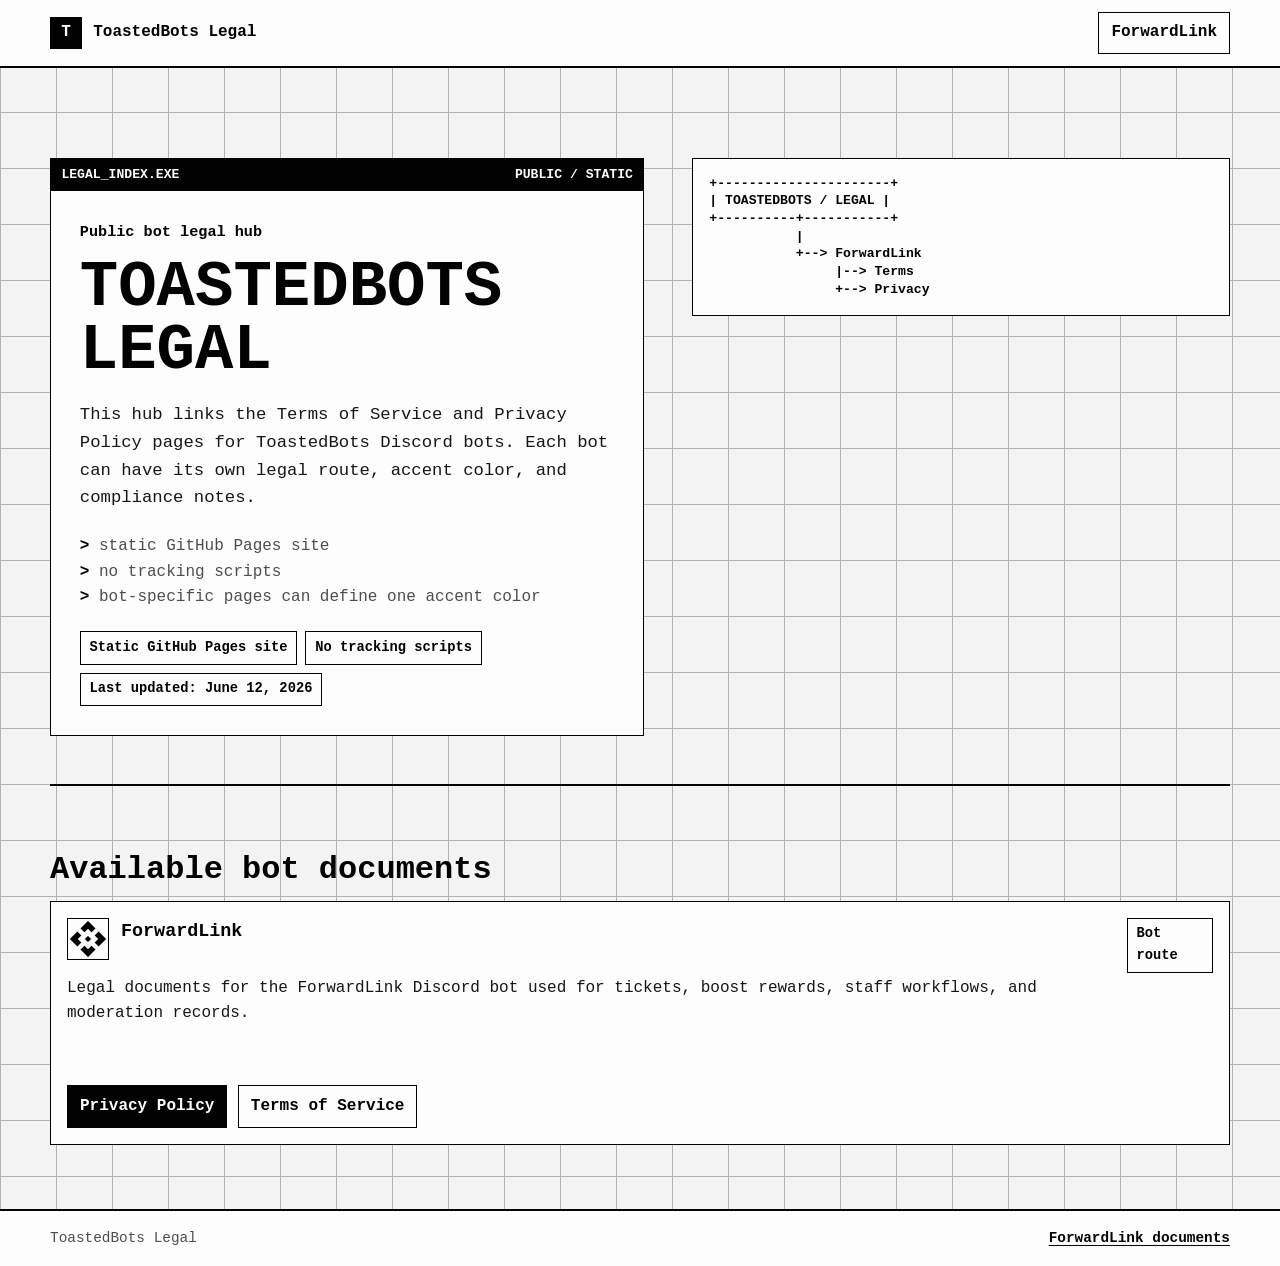
==== index.html @ 098b3d8f "Redesign legal site with light ASCII interface" ====
<!doctype html>
<html lang="en">
<head>
  <meta charset="utf-8">
  <meta name="viewport" content="width=device-width, initial-scale=1">
  <title>ToastedBots Legal</title>
  <meta name="description" content="Public legal documents for ToastedBots Discord bots.">
  <link rel="stylesheet" href="./styles.css?v=mono-ascii-1">
</head>
<body>
  <a class="skip-link" href="#main">Skip to content</a>
  <header class="site-header">
    <nav class="nav" aria-label="Legal navigation">
      <a class="brand-link" href="./" aria-current="page"><span class="brand-mark" aria-hidden="true">T</span><span>ToastedBots Legal</span></a>
      <div class="nav-links">
        <a href="./ForwardLink/">ForwardLink</a>
      </div>
    </nav>
  </header>

  <main id="main" class="site-main">
    <section class="hero" aria-labelledby="page-title">
      <div class="hero-grid">
        <div class="window-panel">
          <div class="window-bar"><span>LEGAL_INDEX.EXE</span><span>PUBLIC / STATIC</span></div>
          <div class="window-body">
          <p class="kicker">Public bot legal hub</p>
          <h1 id="page-title" class="sr-only">ToastedBots Legal</h1>
          <pre class="ascii-title" aria-hidden="true">TOASTEDBOTS
LEGAL</pre>
          <p class="lede">This hub links the Terms of Service and Privacy Policy pages for ToastedBots Discord bots. Each bot can have its own legal route, accent color, and compliance notes.</p>
          <ul class="terminal-lines" aria-label="Site properties">
            <li>static GitHub Pages site</li>
            <li>no tracking scripts</li>
            <li>bot-specific pages can define one accent color</li>
          </ul>
          <div class="meta-row" aria-label="Site metadata">
            <span class="pill">Static GitHub Pages site</span>
            <span class="pill">No tracking scripts</span>
            <span class="pill">Last updated: June 12, 2026</span>
          </div>
          </div>
        </div>
        <pre class="ascii-block" aria-label="ASCII diagram of the legal hub">+----------------------+
| TOASTEDBOTS / LEGAL |
+----------+-----------+
           |
           +--> ForwardLink
                |--> Terms
                +--> Privacy</pre>
      </div>
    </section>

    <section class="section-band" aria-labelledby="bots-title">
      <h2 id="bots-title">Available bot documents</h2>
      <div class="bot-list">
        <article class="bot-card">
          <header>
            <div>
              <div class="bot-card-heading">
                <img class="bot-card-logo" src="./assets/forwardlink/icon.svg" width="42" height="42" alt="" aria-hidden="true">
                <h2>ForwardLink</h2>
              </div>
              <p>Legal documents for the ForwardLink Discord bot used for tickets, boost rewards, staff workflows, and moderation records.</p>
            </div>
            <span class="bot-chip">Bot route</span>
          </header>
          <div class="action-row" aria-label="ForwardLink legal links">
            <a class="primary-action" href="./ForwardLink/privacy/">Privacy Policy</a>
            <a class="secondary-action" href="./ForwardLink/terms/">Terms of Service</a>
          </div>
        </article>
      </div>
    </section>
  </main>

  <footer class="site-footer">
    <div class="footer-inner">
      <span>ToastedBots Legal</span>
      <span><a href="./ForwardLink/">ForwardLink documents</a></span>
    </div>
  </footer>
</body>
</html>
---- styles.css ----
:root {
  color-scheme: light;
  --bg: oklch(0.965 0 0);
  --surface: oklch(0.995 0 0);
  --surface-2: oklch(0.925 0 0);
  --ink: oklch(0.09 0 0);
  --text: oklch(0.2 0 0);
  --muted: oklch(0.42 0 0);
  --line: oklch(0.76 0 0);
  --line-strong: oklch(0.1 0 0);
  --accent: oklch(0.1 0 0);
  --accent-strong: oklch(0.1 0 0);
  --accent-soft: oklch(0.93 0 0);
  --page: min(1180px, calc(100% - 32px));
  --measure: 76ch;
  --radius: 0px;
  font-family: "Courier New", Consolas, ui-monospace, monospace;
  font-size: 16px;
}

.bot-forwardlink {
  --accent: oklch(0.53 0.2 257);
  --accent-strong: oklch(0.35 0.16 257);
  --accent-soft: oklch(0.935 0.04 257);
}

* {
  box-sizing: border-box;
}

html {
  scroll-behavior: smooth;
}

body {
  margin: 0;
  min-height: 100vh;
  background:
    linear-gradient(var(--line) 1px, transparent 1px),
    linear-gradient(90deg, var(--line) 1px, transparent 1px),
    var(--bg);
  background-size: 56px 56px;
  color: var(--text);
  line-height: 1.6;
}

img {
  display: block;
  max-width: 100%;
  height: auto;
}

a {
  color: var(--accent-strong);
  font-weight: 700;
  text-decoration-thickness: 1px;
  text-underline-offset: 0.18em;
}

:focus-visible {
  outline: 2px solid var(--accent);
  outline-offset: 3px;
}

.skip-link {
  position: absolute;
  top: 1rem;
  left: 1rem;
  z-index: 30;
  transform: translateY(-170%);
  background: var(--ink);
  color: var(--surface);
  padding: 0.55rem 0.75rem;
  text-decoration: none;
}

.skip-link:focus {
  transform: translateY(0);
}

.site-header {
  position: sticky;
  top: 0;
  z-index: 20;
  background: var(--surface);
  border-bottom: 2px solid var(--line-strong);
}

.nav {
  width: var(--page);
  min-height: 66px;
  margin: 0 auto;
  padding: 0.65rem 0;
  display: flex;
  align-items: center;
  justify-content: space-between;
  gap: 1rem;
  flex-wrap: wrap;
}

.brand-link {
  display: inline-flex;
  align-items: center;
  gap: 0.7rem;
  color: var(--ink);
  text-decoration: none;
  font-weight: 900;
}

.brand-mark {
  width: 2rem;
  height: 2rem;
  display: grid;
  place-items: center;
  overflow: hidden;
  color: var(--surface);
  background: var(--ink);
  border: 2px solid var(--ink);
  font-weight: 900;
}

.bot-forwardlink .brand-mark {
  color: var(--accent-strong);
  background: var(--surface);
  border-color: var(--accent-strong);
}

.brand-mark img {
  width: 100%;
  height: 100%;
  object-fit: cover;
}

.nav-links {
  display: flex;
  flex-wrap: wrap;
  align-items: center;
  gap: 0.5rem;
}

.nav-links a,
.button-link,
.primary-action,
.secondary-action {
  min-height: 40px;
  display: inline-flex;
  align-items: center;
  justify-content: center;
  color: var(--ink);
  background: var(--surface);
  border: 1px solid var(--line-strong);
  padding: 0.48rem 0.75rem;
  text-decoration: none;
  font-weight: 900;
}

.nav-links a:hover,
.button-link:hover,
.secondary-action:hover {
  background: var(--surface-2);
}

.nav-links a[aria-current="page"],
.primary-action {
  color: var(--surface);
  background: var(--ink);
}

.bot-forwardlink .nav-links a[aria-current="page"],
.bot-forwardlink .primary-action {
  color: white;
  background: var(--accent-strong);
  border-color: var(--accent-strong);
}

.site-main,
.document-shell {
  width: var(--page);
  margin: 0 auto;
}

.hero,
.document-shell {
  padding: clamp(2.8rem, 7vw, 6rem) 0 3rem;
}

.hero-grid {
  display: grid;
  grid-template-columns: minmax(0, 1.05fr) minmax(300px, 0.95fr);
  gap: clamp(1.4rem, 4vw, 3rem);
  align-items: start;
}

.window-panel,
.asset-panel,
.bot-card,
.info-card,
.toc,
.article-body,
.callout,
.redirect-panel,
.document-brand-strip {
  background: var(--surface);
  border: 1px solid var(--line-strong);
}

.window-panel {
  min-height: 100%;
}

.window-bar {
  min-height: 30px;
  display: flex;
  justify-content: space-between;
  gap: 1rem;
  align-items: center;
  padding: 0.35rem 0.65rem;
  color: var(--surface);
  background: var(--ink);
  font-size: 0.82rem;
  font-weight: 900;
}

.bot-forwardlink .window-bar {
  background: var(--accent-strong);
}

.window-body {
  padding: clamp(1rem, 3vw, 1.8rem);
}

.ascii-title {
  margin: 0;
  overflow-x: auto;
  color: var(--ink);
  font: 900 clamp(1.4rem, 5vw, 4.4rem) / 0.98 "Courier New", Consolas, monospace;
  letter-spacing: 0;
  text-transform: uppercase;
  white-space: pre;
}

.ascii-title.compact {
  font-size: clamp(1.6rem, 4.4vw, 3.8rem);
}

.kicker {
  margin: 0 0 0.85rem;
  color: var(--accent-strong);
  font-size: 0.95rem;
  font-weight: 900;
}

h1,
h2,
h3 {
  color: var(--ink);
  line-height: 1.08;
  letter-spacing: 0;
  text-wrap: balance;
}

h1 {
  margin: 0;
  font-size: clamp(2.4rem, 6vw, 5rem);
}

.sr-only {
  position: absolute;
  width: 1px;
  height: 1px;
  padding: 0;
  margin: -1px;
  overflow: hidden;
  clip: rect(0, 0, 0, 0);
  white-space: nowrap;
  border: 0;
}

.document-title {
  max-width: 16ch;
}

h2 {
  margin: 2.2rem 0 0.8rem;
  font-size: clamp(1.35rem, 3vw, 2rem);
}

h3 {
  margin: 1.2rem 0 0.45rem;
  font-size: 1.05rem;
}

p,
li {
  text-wrap: pretty;
}

.lede {
  max-width: 66ch;
  margin: 1.15rem 0 0;
  color: var(--text);
  font-size: 1.08rem;
}

.terminal-lines {
  margin: 1.4rem 0 0;
  padding: 0;
  list-style: none;
  color: var(--muted);
}

.terminal-lines li::before {
  content: "> ";
  color: var(--ink);
  font-weight: 900;
}

.meta-row {
  display: flex;
  flex-wrap: wrap;
  gap: 0.5rem;
  margin-top: 1.25rem;
}

.pill,
.bot-chip {
  min-height: 30px;
  display: inline-flex;
  align-items: center;
  padding: 0.3rem 0.55rem;
  color: var(--ink);
  background: var(--surface);
  border: 1px solid var(--line-strong);
  font-size: 0.86rem;
  font-weight: 900;
}

.bot-forwardlink .pill.is-accent,
.bot-forwardlink .bot-chip {
  color: var(--accent-strong);
  background: var(--accent-soft);
  border-color: var(--accent-strong);
}

.action-row {
  display: flex;
  flex-wrap: wrap;
  gap: 0.65rem;
  margin-top: 1.65rem;
}

.ascii-block {
  margin: 0;
  overflow-x: auto;
  color: var(--ink);
  background: var(--surface);
  border: 1px solid var(--line-strong);
  padding: 1rem;
  font: 700 0.82rem / 1.35 "Courier New", Consolas, monospace;
  white-space: pre;
}

.bot-forwardlink .ascii-block {
  color: var(--accent-strong);
  background: var(--accent-soft);
}

.hero-media {
  display: grid;
  gap: 0.85rem;
}

.asset-panel {
  padding: 0.75rem;
}

.brand-banner {
  width: min(420px, 100%);
  margin: 0 auto;
  border: 1px solid var(--line-strong);
  background: var(--ink);
}

.brand-strip {
  display: grid;
  grid-template-columns: minmax(90px, 0.28fr) minmax(0, 1fr);
  gap: 1rem;
  align-items: center;
}

.brand-strip img {
  width: min(160px, 100%);
  max-height: 52px;
  object-fit: contain;
  filter: grayscale(1) contrast(1.15);
}

.brand-strip p {
  margin: 0;
}

.node-map {
  min-height: 260px;
  display: grid;
  place-items: center;
  padding: 1rem;
  background:
    radial-gradient(circle, var(--line) 1px, transparent 1px),
    var(--surface);
  background-size: 14px 14px;
  border: 1px solid var(--line-strong);
}

.node-core {
  display: grid;
  place-items: center;
  width: 112px;
  height: 112px;
  background: var(--surface);
  border: 2px solid var(--accent-strong);
}

.node-core img {
  width: 72px;
  height: 72px;
}

.section-band {
  border-top: 2px solid var(--line-strong);
  padding: 2rem 0 4rem;
}

.bot-list,
.info-grid {
  display: grid;
  grid-template-columns: repeat(auto-fit, minmax(270px, 1fr));
  gap: 0;
  border-top: 1px solid var(--line-strong);
  border-left: 1px solid var(--line-strong);
}

.bot-card,
.info-card {
  padding: 1rem;
  border-top: 0;
  border-left: 0;
}

.bot-card h2,
.info-card h2,
.toc h2 {
  margin-top: 0;
  font-size: 1.15rem;
}

.bot-card {
  display: grid;
  gap: 1rem;
}

.bot-card header {
  display: flex;
  justify-content: space-between;
  gap: 1rem;
  align-items: flex-start;
}

.bot-card-heading {
  display: flex;
  align-items: center;
  gap: 0.75rem;
}

.bot-card-logo {
  width: 42px;
  height: 42px;
  flex: 0 0 auto;
  border: 1px solid var(--line-strong);
  filter: grayscale(1) contrast(1.4);
}

.document-layout {
  margin-top: 2rem;
  display: grid;
  grid-template-columns: minmax(220px, 0.32fr) minmax(0, 1fr);
  gap: 1.25rem;
  align-items: start;
}

.toc {
  position: sticky;
  top: 88px;
  padding: 1rem;
}

.toc ol {
  padding-left: 1.25rem;
  margin: 0;
}

.toc li + li {
  margin-top: 0.4rem;
}

.toc a {
  text-decoration: none;
}

.article-body {
  max-width: var(--measure);
  padding: clamp(1rem, 3vw, 2rem);
}

.article-body > p:first-child {
  margin-top: 0;
}

.article-body section {
  padding-top: 1.2rem;
  margin-top: 1.2rem;
  border-top: 1px dashed var(--line-strong);
  scroll-margin-top: 96px;
}

.article-body ul {
  padding-left: 1.35rem;
}

.callout {
  margin: 1.25rem 0;
  padding: 0.95rem;
  background: var(--accent-soft);
}

.callout strong {
  color: var(--accent-strong);
}

.document-brand-strip {
  width: min(520px, 100%);
  margin-top: 1.2rem;
  display: flex;
  align-items: center;
  gap: 0.8rem;
  flex-wrap: wrap;
  padding: 0.75rem;
}

.document-brand-strip img:first-child {
  width: 40px;
  height: 40px;
}

.document-brand-strip img:last-child {
  width: min(180px, 100%);
  max-height: 38px;
  object-fit: contain;
  filter: grayscale(1) contrast(1.15);
}

.redirect-page {
  min-height: 100vh;
  display: grid;
  place-items: center;
  padding: 2rem;
}

.redirect-panel {
  width: min(620px, 100%);
  padding: 1.25rem;
}

.site-footer {
  border-top: 2px solid var(--line-strong);
  background: var(--surface);
}

.footer-inner {
  width: var(--page);
  margin: 0 auto;
  padding: 1rem 0;
  display: flex;
  justify-content: space-between;
  gap: 1rem;
  flex-wrap: wrap;
  color: var(--muted);
  font-size: 0.9rem;
}

@media (max-width: 860px) {
  .hero-grid,
  .document-layout {
    grid-template-columns: 1fr;
  }

  .toc {
    position: static;
  }
}

@media (max-width: 560px) {
  :root {
    --page: min(100% - 24px, 1180px);
  }

  .nav {
    align-items: flex-start;
  }

  .nav-links,
  .action-row {
    width: 100%;
  }

  .nav-links a,
  .primary-action,
  .secondary-action {
    flex: 1 1 auto;
  }

  .ascii-title {
    font-size: clamp(1.15rem, 11vw, 2.8rem);
  }

  .brand-strip {
    grid-template-columns: 1fr;
  }
}

@media (prefers-reduced-motion: reduce) {
  *,
  *::before,
  *::after {
    scroll-behavior: auto !important;
    transition-duration: 0.01ms !important;
    animation-duration: 0.01ms !important;
    animation-iteration-count: 1 !important;
  }
}

@media print {
  body {
    background: white;
    color: black;
  }

  .site-header,
  .toc,
  .action-row,
  .site-footer,
  .skip-link,
  .hero-media,
  .document-brand-strip {
    display: none !important;
  }

  .document-shell,
  .article-body {
    width: auto;
    max-width: none;
    padding: 0;
    border: 0;
  }

  a {
    color: black;
  }
}
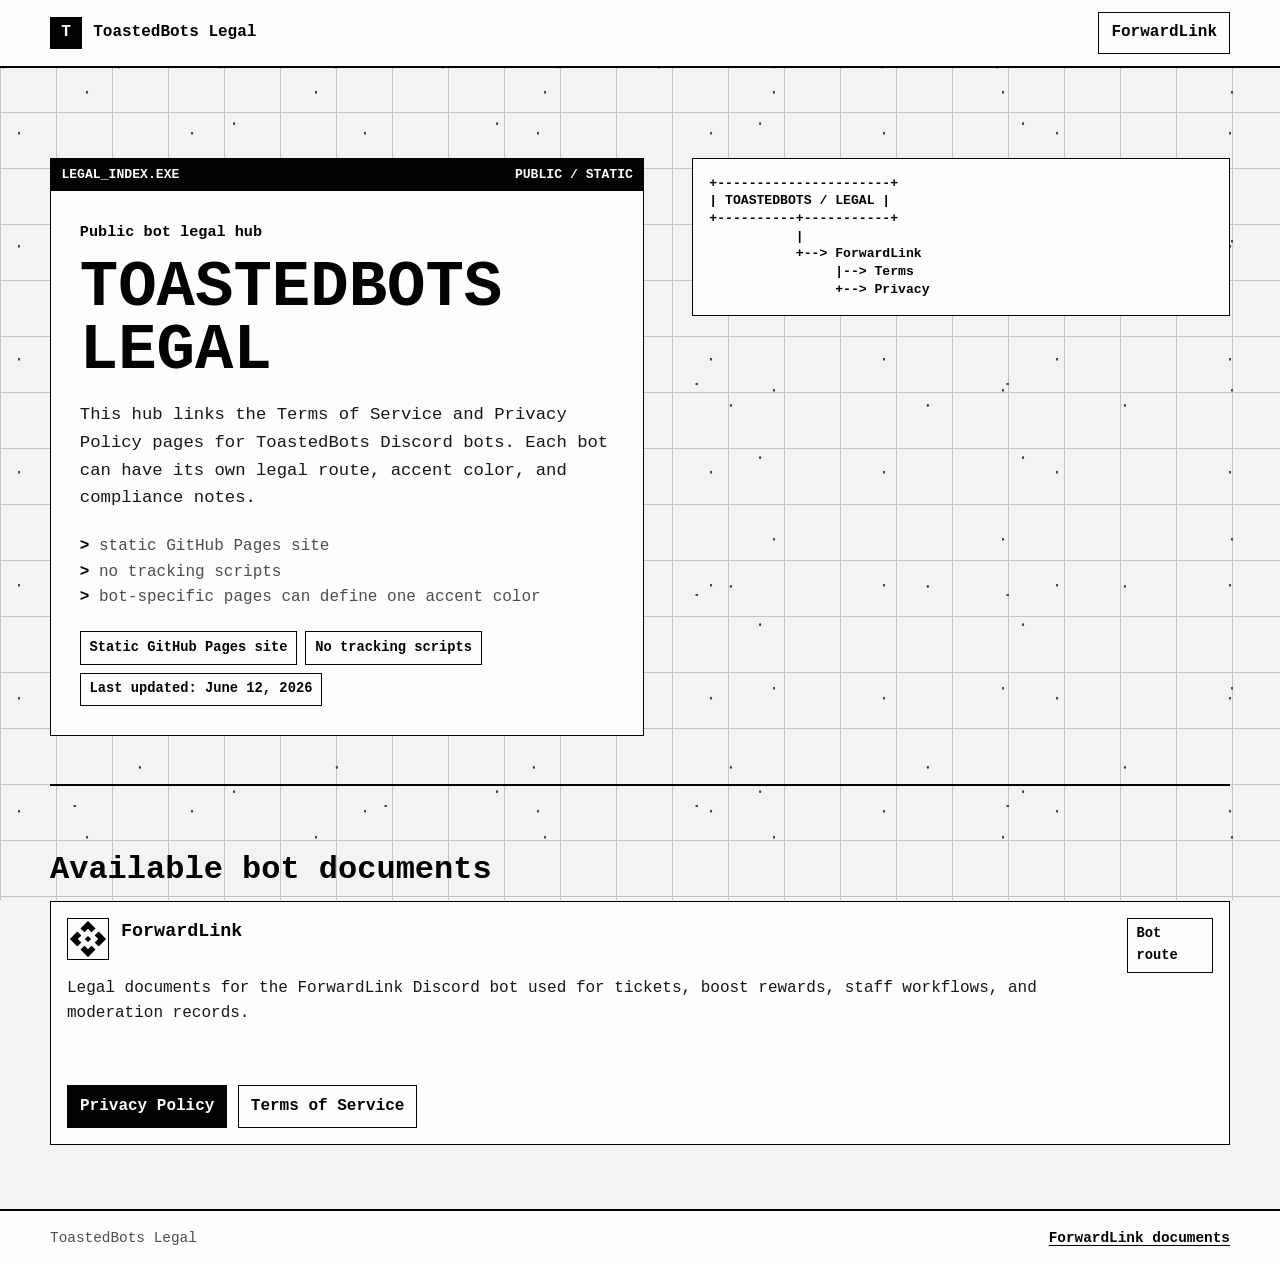
==== commit da4c8b45: "Add ASCII star field background" ====
--- a/index.html
+++ b/index.html
@@ -5,7 +5,7 @@
   <meta name="viewport" content="width=device-width, initial-scale=1">
   <title>ToastedBots Legal</title>
   <meta name="description" content="Public legal documents for ToastedBots Discord bots.">
-  <link rel="stylesheet" href="./styles.css?v=mono-ascii-1">
+  <link rel="stylesheet" href="./styles.css?v=mono-stars-1">
 </head>
 <body>
   <a class="skip-link" href="#main">Skip to content</a>
--- a/styles.css
+++ b/styles.css
@@ -33,15 +33,56 @@
 }
 
 body {
+  position: relative;
+  isolation: isolate;
   margin: 0;
   min-height: 100vh;
+  background: var(--bg);
+  color: var(--text);
+  line-height: 1.6;
+}
+
+body::before,
+body::after {
+  content: "";
+  position: fixed;
+  inset: 0;
+  pointer-events: none;
+}
+
+body::before {
+  z-index: -2;
   background:
+    radial-gradient(circle at 11% 18%, var(--ink) 0 1px, transparent 1.5px),
+    radial-gradient(circle at 38% 62%, var(--ink) 0 1px, transparent 1.5px),
+    radial-gradient(circle at 71% 24%, var(--ink) 0 1px, transparent 1.5px),
+    radial-gradient(circle at 89% 74%, var(--ink) 0 1px, transparent 1.5px),
+    radial-gradient(circle at 24% 82%, var(--ink) 0 1px, transparent 1.5px),
     linear-gradient(var(--line) 1px, transparent 1px),
     linear-gradient(90deg, var(--line) 1px, transparent 1px),
     var(--bg);
-  background-size: 56px 56px;
-  color: var(--text);
-  line-height: 1.6;
+  background-size:
+    173px 113px,
+    229px 149px,
+    197px 181px,
+    263px 167px,
+    311px 211px,
+    56px 56px,
+    56px 56px,
+    auto;
+  opacity: 0.72;
+}
+
+body::after {
+  z-index: -1;
+  color: oklch(0.18 0 0 / 0.24);
+  font: 700 12px/1 "Courier New", Consolas, ui-monospace, monospace;
+  white-space: pre-wrap;
+  word-break: break-all;
+  overflow: hidden;
+  content: ".      +         .       *          .     +        .          *       .      +          .       *       .     +       .      *      .       +       .       *       .      +      .       *       .      +      .       *       .      +       .       *       .      +      .       *       .      +       .       *       .      +      .       *       .      +       .       *       .      +      .       *       .      +       .       *       .      +      .       *       .      +       .       *       .      +      .       *       .      +       .       *       .      +      .       *       .      +       .       *       .      +      .       *       .      +       .       *       .      +      .       *       .      +       .       *       .      +      .       *       .      +       .       *       .      +      .       *       .      +       .       *       .      +      .       *       .      +       .       *       .      +      .       *       .      +       .       *       .      +      .       *       .      +       .       *       .";
+  transform: translate3d(0, 0, 0);
+  animation: star-drift 42s linear infinite;
 }
 
 img {
@@ -636,6 +677,20 @@
     animation-duration: 0.01ms !important;
     animation-iteration-count: 1 !important;
   }
+
+  body::after {
+    animation: none !important;
+  }
+}
+
+@keyframes star-drift {
+  from {
+    transform: translate3d(0, 0, 0);
+  }
+
+  to {
+    transform: translate3d(-56px, -28px, 0);
+  }
 }
 
 @media print {
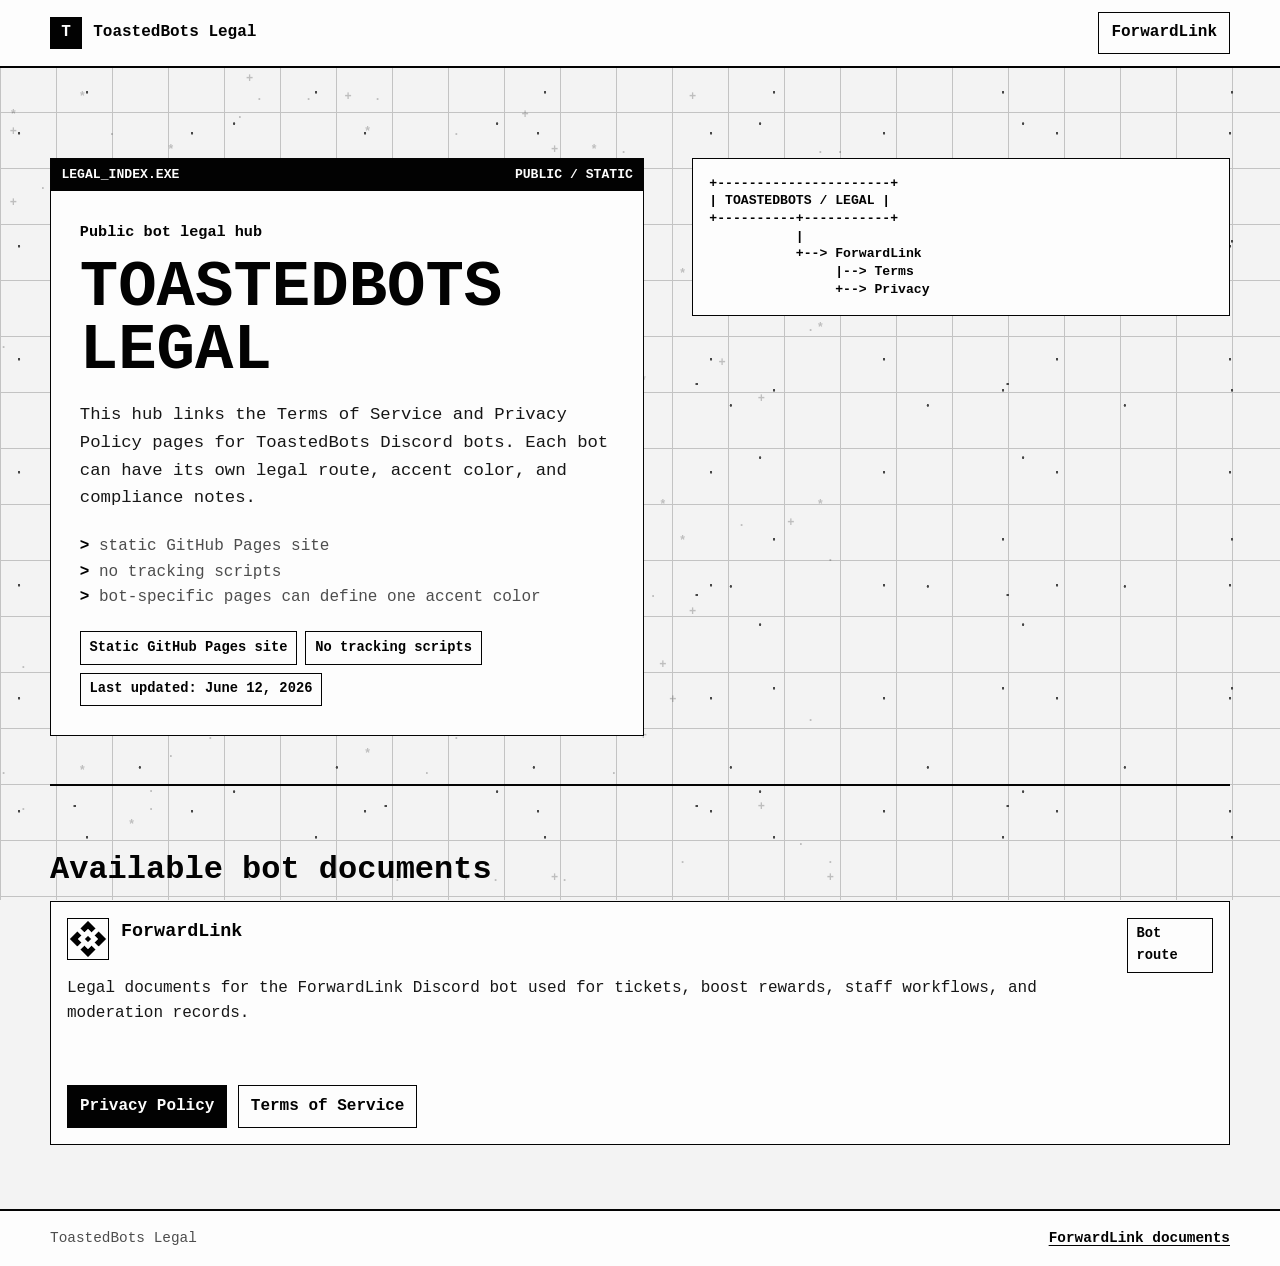
==== commit 878e62af: "Add vanilla ASCII background animation" ====
--- a/index.html
+++ b/index.html
@@ -5,7 +5,8 @@
   <meta name="viewport" content="width=device-width, initial-scale=1">
   <title>ToastedBots Legal</title>
   <meta name="description" content="Public legal documents for ToastedBots Discord bots.">
-  <link rel="stylesheet" href="./styles.css?v=mono-stars-1">
+  <link rel="stylesheet" href="./styles.css?v=ascii-bg-1">
+  <script src="./ascii-background.js?v=ascii-bg-1" defer></script>
 </head>
 <body>
   <a class="skip-link" href="#main">Skip to content</a>
--- a/styles.css
+++ b/styles.css
@@ -80,9 +80,28 @@
   white-space: pre-wrap;
   word-break: break-all;
   overflow: hidden;
-  content: ".      +         .       *          .     +        .          *       .      +          .       *       .     +       .      *      .       +       .       *       .      +      .       *       .      +      .       *       .      +       .       *       .      +      .       *       .      +       .       *       .      +      .       *       .      +       .       *       .      +      .       *       .      +       .       *       .      +      .       *       .      +       .       *       .      +      .       *       .      +       .       *       .      +      .       *       .      +       .       *       .      +      .       *       .      +       .       *       .      +      .       *       .      +       .       *       .      +      .       *       .      +       .       *       .      +      .       *       .      +       .       *       .      +      .       *       .      +       .       *       .      +      .       *       .      +       .       *       .      +      .       *       .      +       .       *       .";
-  transform: translate3d(0, 0, 0);
-  animation: star-drift 42s linear infinite;
+  content: ".      +         .       *          .     +        .          *       .      +          .       *       .     +       .      *      .       +       .       *       .      +      .       *       .      +      .       *       .";
+}
+
+.has-ascii-bg body::after {
+  display: none;
+}
+
+.ascii-background {
+  position: fixed;
+  inset: 0;
+  z-index: -1;
+  width: 100vw;
+  height: 100vh;
+  margin: 0;
+  overflow: hidden;
+  pointer-events: none;
+  color: oklch(0.12 0 0 / 0.22);
+  font: 700 12px/1.48 "Courier New", Consolas, ui-monospace, monospace;
+  letter-spacing: 0.22em;
+  white-space: pre;
+  user-select: none;
+  transform: translateZ(0);
 }
 
 img {
@@ -681,15 +700,9 @@
   body::after {
     animation: none !important;
   }
-}
-
-@keyframes star-drift {
-  from {
-    transform: translate3d(0, 0, 0);
-  }
-
-  to {
-    transform: translate3d(-56px, -28px, 0);
+
+  .ascii-background {
+    opacity: 0.7;
   }
 }
 
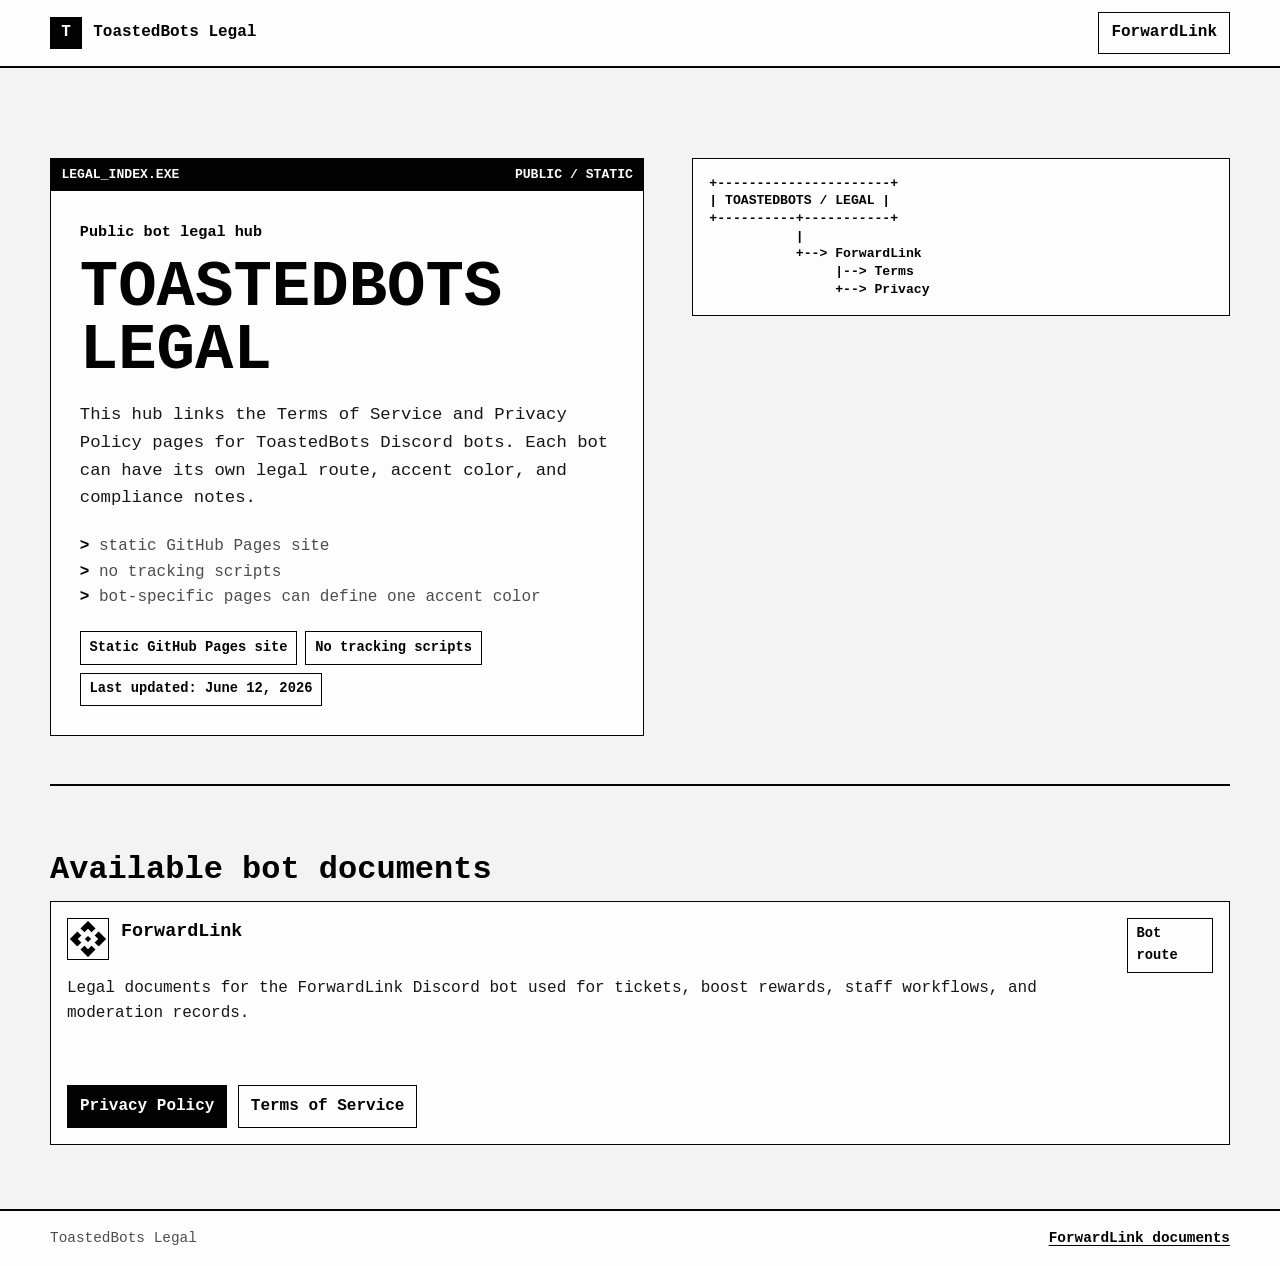
==== commit f5cc8aad: "Remove ASCII background effects" ====
--- a/index.html
+++ b/index.html
@@ -5,8 +5,7 @@
   <meta name="viewport" content="width=device-width, initial-scale=1">
   <title>ToastedBots Legal</title>
   <meta name="description" content="Public legal documents for ToastedBots Discord bots.">
-  <link rel="stylesheet" href="./styles.css?v=ascii-bg-1">
-  <script src="./ascii-background.js?v=ascii-bg-1" defer></script>
+  <link rel="stylesheet" href="./styles.css?v=plain-bg-1">
 </head>
 <body>
   <a class="skip-link" href="#main">Skip to content</a>
--- a/styles.css
+++ b/styles.css
@@ -33,75 +33,11 @@
 }
 
 body {
-  position: relative;
-  isolation: isolate;
   margin: 0;
   min-height: 100vh;
   background: var(--bg);
   color: var(--text);
   line-height: 1.6;
-}
-
-body::before,
-body::after {
-  content: "";
-  position: fixed;
-  inset: 0;
-  pointer-events: none;
-}
-
-body::before {
-  z-index: -2;
-  background:
-    radial-gradient(circle at 11% 18%, var(--ink) 0 1px, transparent 1.5px),
-    radial-gradient(circle at 38% 62%, var(--ink) 0 1px, transparent 1.5px),
-    radial-gradient(circle at 71% 24%, var(--ink) 0 1px, transparent 1.5px),
-    radial-gradient(circle at 89% 74%, var(--ink) 0 1px, transparent 1.5px),
-    radial-gradient(circle at 24% 82%, var(--ink) 0 1px, transparent 1.5px),
-    linear-gradient(var(--line) 1px, transparent 1px),
-    linear-gradient(90deg, var(--line) 1px, transparent 1px),
-    var(--bg);
-  background-size:
-    173px 113px,
-    229px 149px,
-    197px 181px,
-    263px 167px,
-    311px 211px,
-    56px 56px,
-    56px 56px,
-    auto;
-  opacity: 0.72;
-}
-
-body::after {
-  z-index: -1;
-  color: oklch(0.18 0 0 / 0.24);
-  font: 700 12px/1 "Courier New", Consolas, ui-monospace, monospace;
-  white-space: pre-wrap;
-  word-break: break-all;
-  overflow: hidden;
-  content: ".      +         .       *          .     +        .          *       .      +          .       *       .     +       .      *      .       +       .       *       .      +      .       *       .      +      .       *       .";
-}
-
-.has-ascii-bg body::after {
-  display: none;
-}
-
-.ascii-background {
-  position: fixed;
-  inset: 0;
-  z-index: -1;
-  width: 100vw;
-  height: 100vh;
-  margin: 0;
-  overflow: hidden;
-  pointer-events: none;
-  color: oklch(0.12 0 0 / 0.22);
-  font: 700 12px/1.48 "Courier New", Consolas, ui-monospace, monospace;
-  letter-spacing: 0.22em;
-  white-space: pre;
-  user-select: none;
-  transform: translateZ(0);
 }
 
 img {
@@ -464,10 +400,7 @@
   display: grid;
   place-items: center;
   padding: 1rem;
-  background:
-    radial-gradient(circle, var(--line) 1px, transparent 1px),
-    var(--surface);
-  background-size: 14px 14px;
+  background: var(--surface);
   border: 1px solid var(--line-strong);
 }
 
@@ -696,14 +629,6 @@
     animation-duration: 0.01ms !important;
     animation-iteration-count: 1 !important;
   }
-
-  body::after {
-    animation: none !important;
-  }
-
-  .ascii-background {
-    opacity: 0.7;
-  }
 }
 
 @media print {
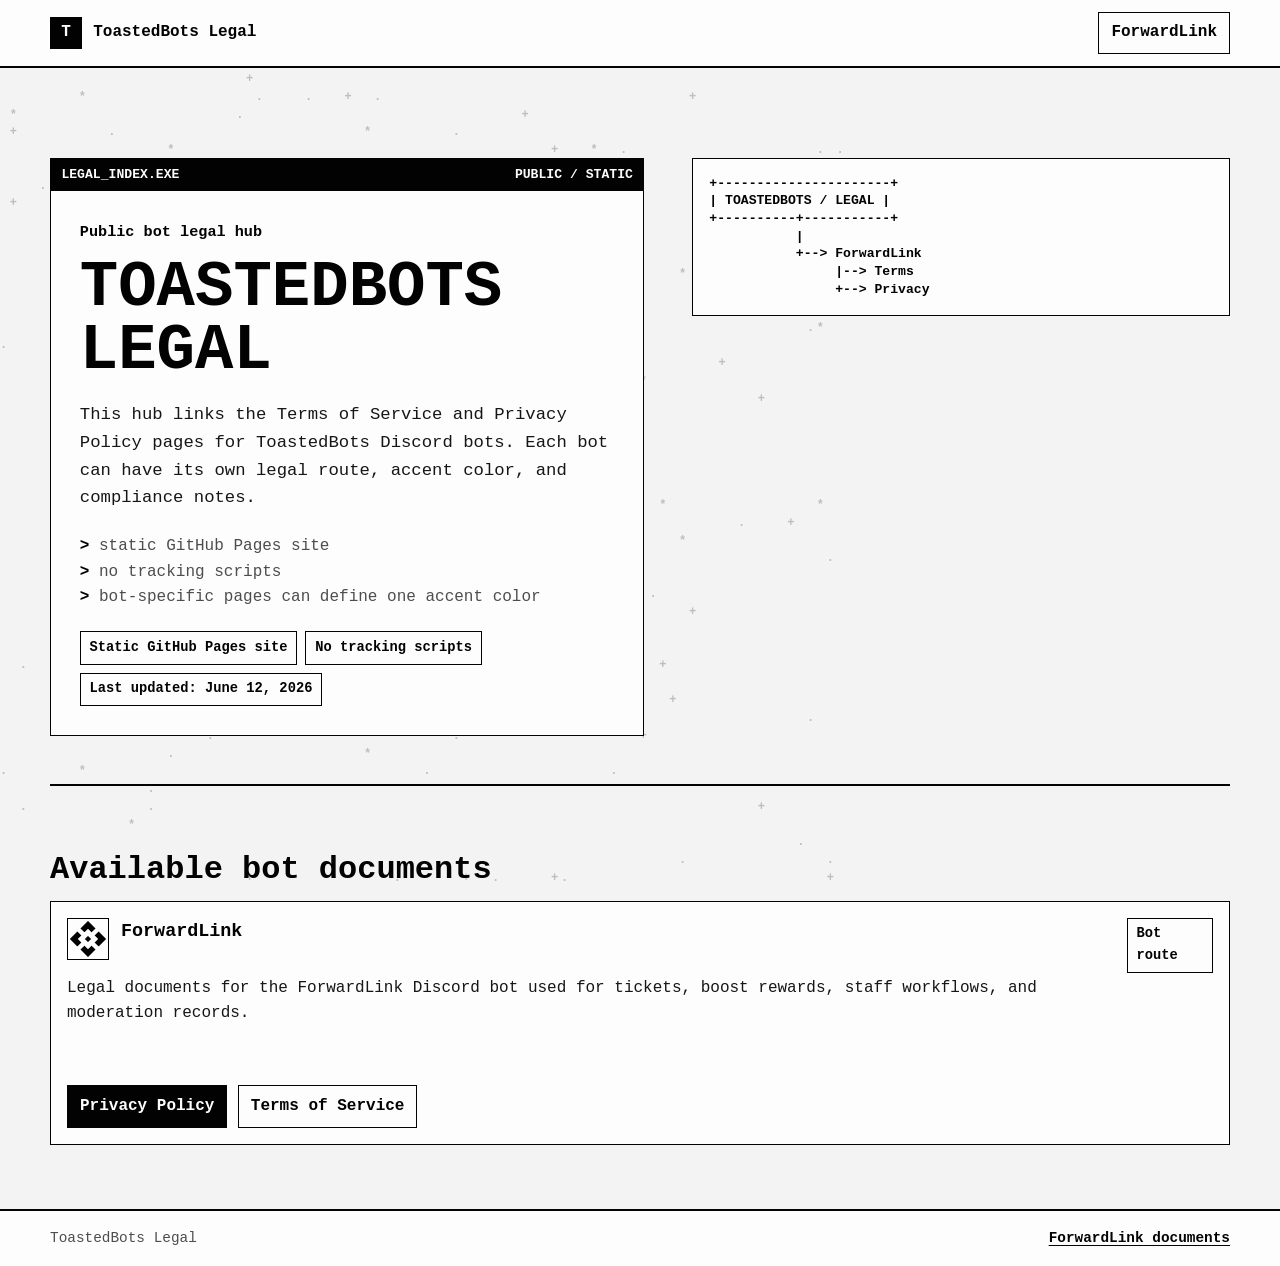
==== commit b05c6249: "Restore ASCII starfield without grid" ====
--- a/index.html
+++ b/index.html
@@ -5,7 +5,8 @@
   <meta name="viewport" content="width=device-width, initial-scale=1">
   <title>ToastedBots Legal</title>
   <meta name="description" content="Public legal documents for ToastedBots Discord bots.">
-  <link rel="stylesheet" href="./styles.css?v=plain-bg-1">
+  <link rel="stylesheet" href="./styles.css?v=ascii-bg-2">
+  <script src="./ascii-background.js?v=ascii-bg-2" defer></script>
 </head>
 <body>
   <a class="skip-link" href="#main">Skip to content</a>
--- a/styles.css
+++ b/styles.css
@@ -40,6 +40,37 @@
   line-height: 1.6;
 }
 
+.ascii-background {
+  position: fixed;
+  inset: 0;
+  z-index: 0;
+  width: 100vw;
+  height: 100vh;
+  margin: 0;
+  overflow: hidden;
+  pointer-events: none;
+  color: oklch(0.12 0 0 / 0.22);
+  font: 700 12px/1.48 "Courier New", Consolas, ui-monospace, monospace;
+  letter-spacing: 0.22em;
+  white-space: pre;
+  user-select: none;
+}
+
+.site-header,
+.site-main,
+.document-shell,
+.redirect-panel,
+.site-footer {
+  position: relative;
+  z-index: 1;
+}
+
+@media (prefers-reduced-motion: reduce) {
+  .ascii-background {
+    opacity: 0.7;
+  }
+}
+
 img {
   display: block;
   max-width: 100%;
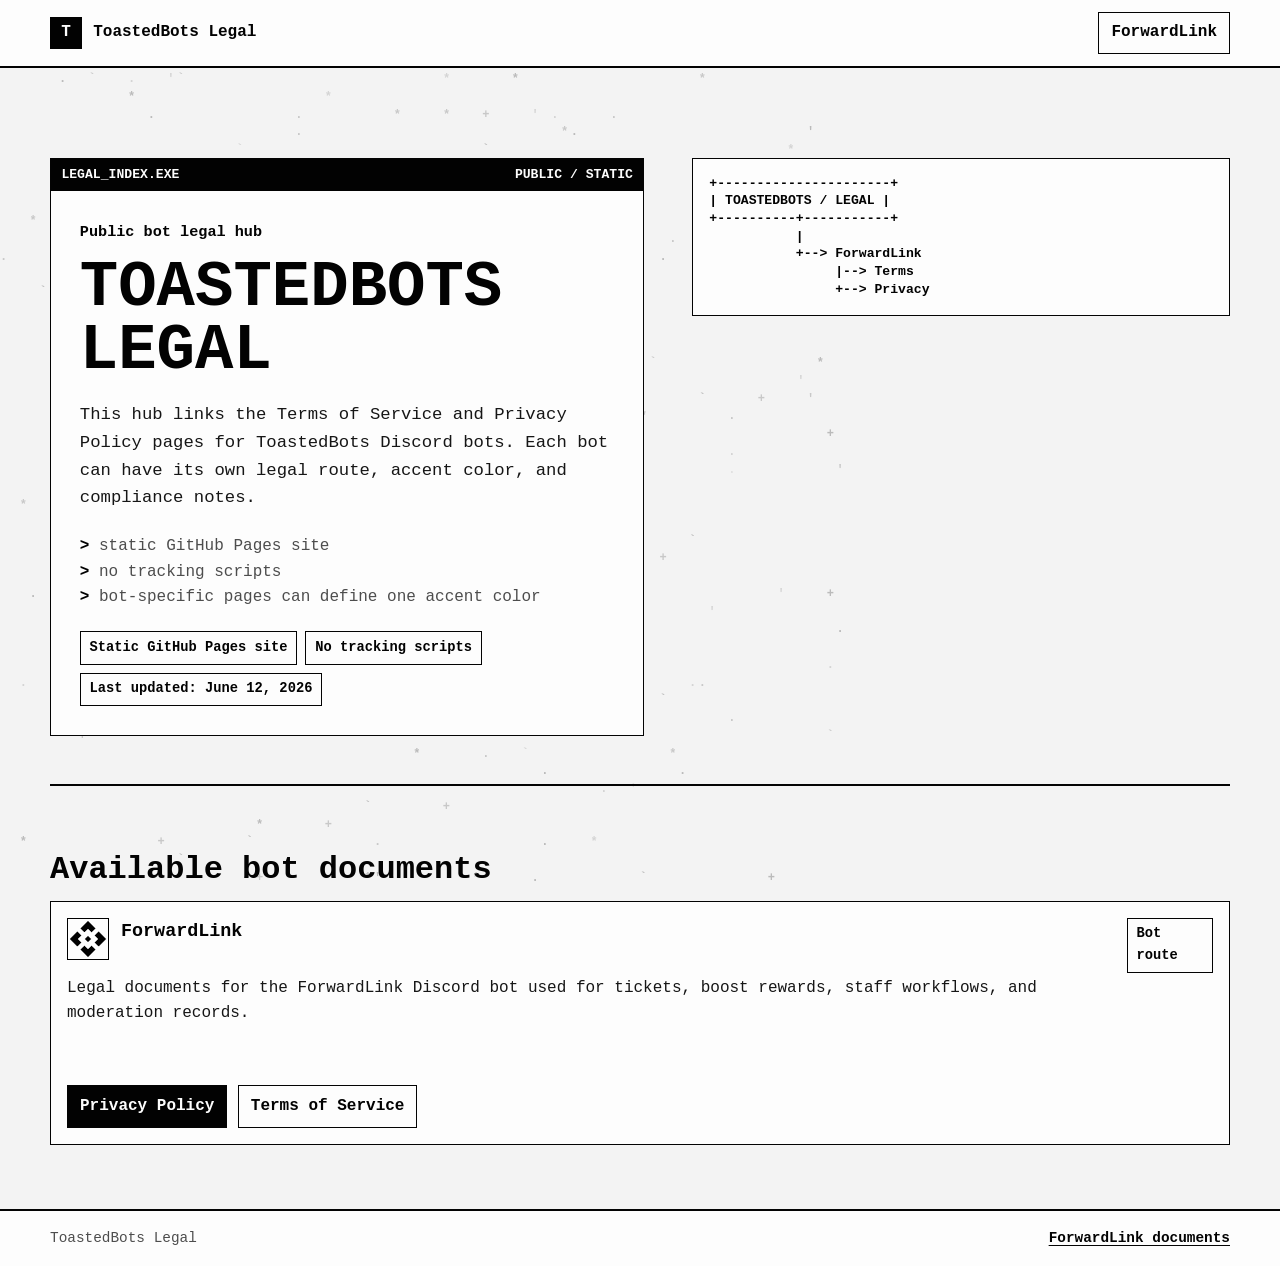
==== commit d44d79c6: "Refine ASCII background and document bot setup" ====
--- a/index.html
+++ b/index.html
@@ -5,8 +5,8 @@
   <meta name="viewport" content="width=device-width, initial-scale=1">
   <title>ToastedBots Legal</title>
   <meta name="description" content="Public legal documents for ToastedBots Discord bots.">
-  <link rel="stylesheet" href="./styles.css?v=ascii-bg-2">
-  <script src="./ascii-background.js?v=ascii-bg-2" defer></script>
+  <link rel="stylesheet" href="./styles.css?v=ascii-bg-3">
+  <script src="./ascii-background.js?v=ascii-bg-3" defer></script>
 </head>
 <body>
   <a class="skip-link" href="#main">Skip to content</a>
--- a/styles.css
+++ b/styles.css
@@ -49,11 +49,31 @@
   margin: 0;
   overflow: hidden;
   pointer-events: none;
-  color: oklch(0.12 0 0 / 0.22);
+  color: oklch(0.12 0 0 / 0.12);
   font: 700 12px/1.48 "Courier New", Consolas, ui-monospace, monospace;
   letter-spacing: 0.22em;
   white-space: pre;
   user-select: none;
+}
+
+.ascii-background span {
+  color: oklch(0.13 0 0 / var(--star-alpha, 0.12));
+}
+
+.ascii-background .star-dim {
+  --star-alpha: 0.08;
+}
+
+.ascii-background .star-soft {
+  --star-alpha: 0.13;
+}
+
+.ascii-background .star-mid {
+  --star-alpha: 0.18;
+}
+
+.ascii-background .star-bright {
+  --star-alpha: 0.24;
 }
 
 .site-header,
@@ -67,7 +87,7 @@
 
 @media (prefers-reduced-motion: reduce) {
   .ascii-background {
-    opacity: 0.7;
+    opacity: 0.82;
   }
 }
 
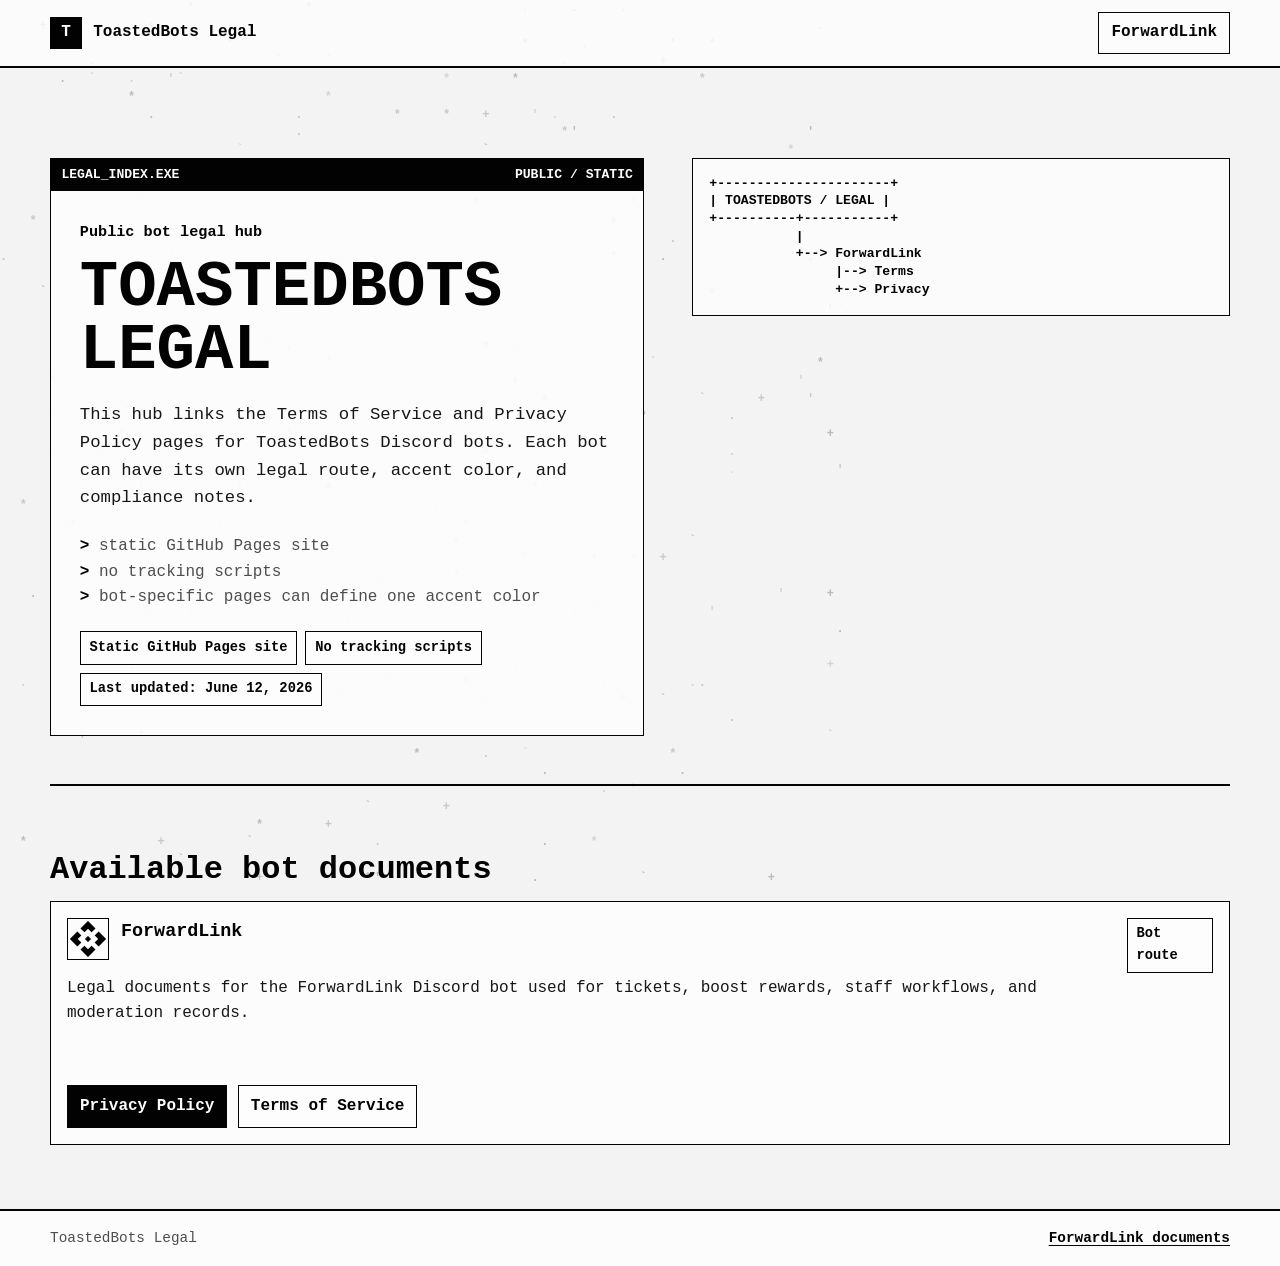
==== commit deb9f0c4: "Let ASCII background show through surfaces" ====
--- a/index.html
+++ b/index.html
@@ -5,8 +5,8 @@
   <meta name="viewport" content="width=device-width, initial-scale=1">
   <title>ToastedBots Legal</title>
   <meta name="description" content="Public legal documents for ToastedBots Discord bots.">
-  <link rel="stylesheet" href="./styles.css?v=ascii-bg-3">
-  <script src="./ascii-background.js?v=ascii-bg-3" defer></script>
+  <link rel="stylesheet" href="./styles.css?v=ascii-bg-4">
+  <script src="./ascii-background.js?v=ascii-bg-4" defer></script>
 </head>
 <body>
   <a class="skip-link" href="#main">Skip to content</a>
--- a/styles.css
+++ b/styles.css
@@ -1,8 +1,10 @@
 :root {
   color-scheme: light;
   --bg: oklch(0.965 0 0);
-  --surface: oklch(0.995 0 0);
-  --surface-2: oklch(0.925 0 0);
+  --surface-solid: oklch(0.995 0 0);
+  --surface: oklch(0.995 0 0 / 0.82);
+  --surface-2: oklch(0.925 0 0 / 0.68);
+  --surface-strong: oklch(0.995 0 0 / 0.9);
   --ink: oklch(0.09 0 0);
   --text: oklch(0.2 0 0);
   --muted: oklch(0.42 0 0);
@@ -10,7 +12,7 @@
   --line-strong: oklch(0.1 0 0);
   --accent: oklch(0.1 0 0);
   --accent-strong: oklch(0.1 0 0);
-  --accent-soft: oklch(0.93 0 0);
+  --accent-soft: oklch(0.93 0 0 / 0.78);
   --page: min(1180px, calc(100% - 32px));
   --measure: 76ch;
   --radius: 0px;
@@ -21,7 +23,7 @@
 .bot-forwardlink {
   --accent: oklch(0.53 0.2 257);
   --accent-strong: oklch(0.35 0.16 257);
-  --accent-soft: oklch(0.935 0.04 257);
+  --accent-soft: oklch(0.935 0.04 257 / 0.78);
 }
 
 * {
@@ -116,7 +118,7 @@
   z-index: 30;
   transform: translateY(-170%);
   background: var(--ink);
-  color: var(--surface);
+  color: var(--surface-solid);
   padding: 0.55rem 0.75rem;
   text-decoration: none;
 }
@@ -160,7 +162,7 @@
   display: grid;
   place-items: center;
   overflow: hidden;
-  color: var(--surface);
+  color: var(--surface-solid);
   background: var(--ink);
   border: 2px solid var(--ink);
   font-weight: 900;
@@ -209,7 +211,7 @@
 
 .nav-links a[aria-current="page"],
 .primary-action {
-  color: var(--surface);
+  color: var(--surface-solid);
   background: var(--ink);
 }
 
@@ -247,7 +249,7 @@
 .callout,
 .redirect-panel,
 .document-brand-strip {
-  background: var(--surface);
+  background: var(--surface-strong);
   border: 1px solid var(--line-strong);
 }
 
@@ -262,7 +264,7 @@
   gap: 1rem;
   align-items: center;
   padding: 0.35rem 0.65rem;
-  color: var(--surface);
+  color: var(--surface-solid);
   background: var(--ink);
   font-size: 0.82rem;
   font-weight: 900;
@@ -616,7 +618,7 @@
 
 .site-footer {
   border-top: 2px solid var(--line-strong);
-  background: var(--surface);
+  background: var(--surface-strong);
 }
 
 .footer-inner {
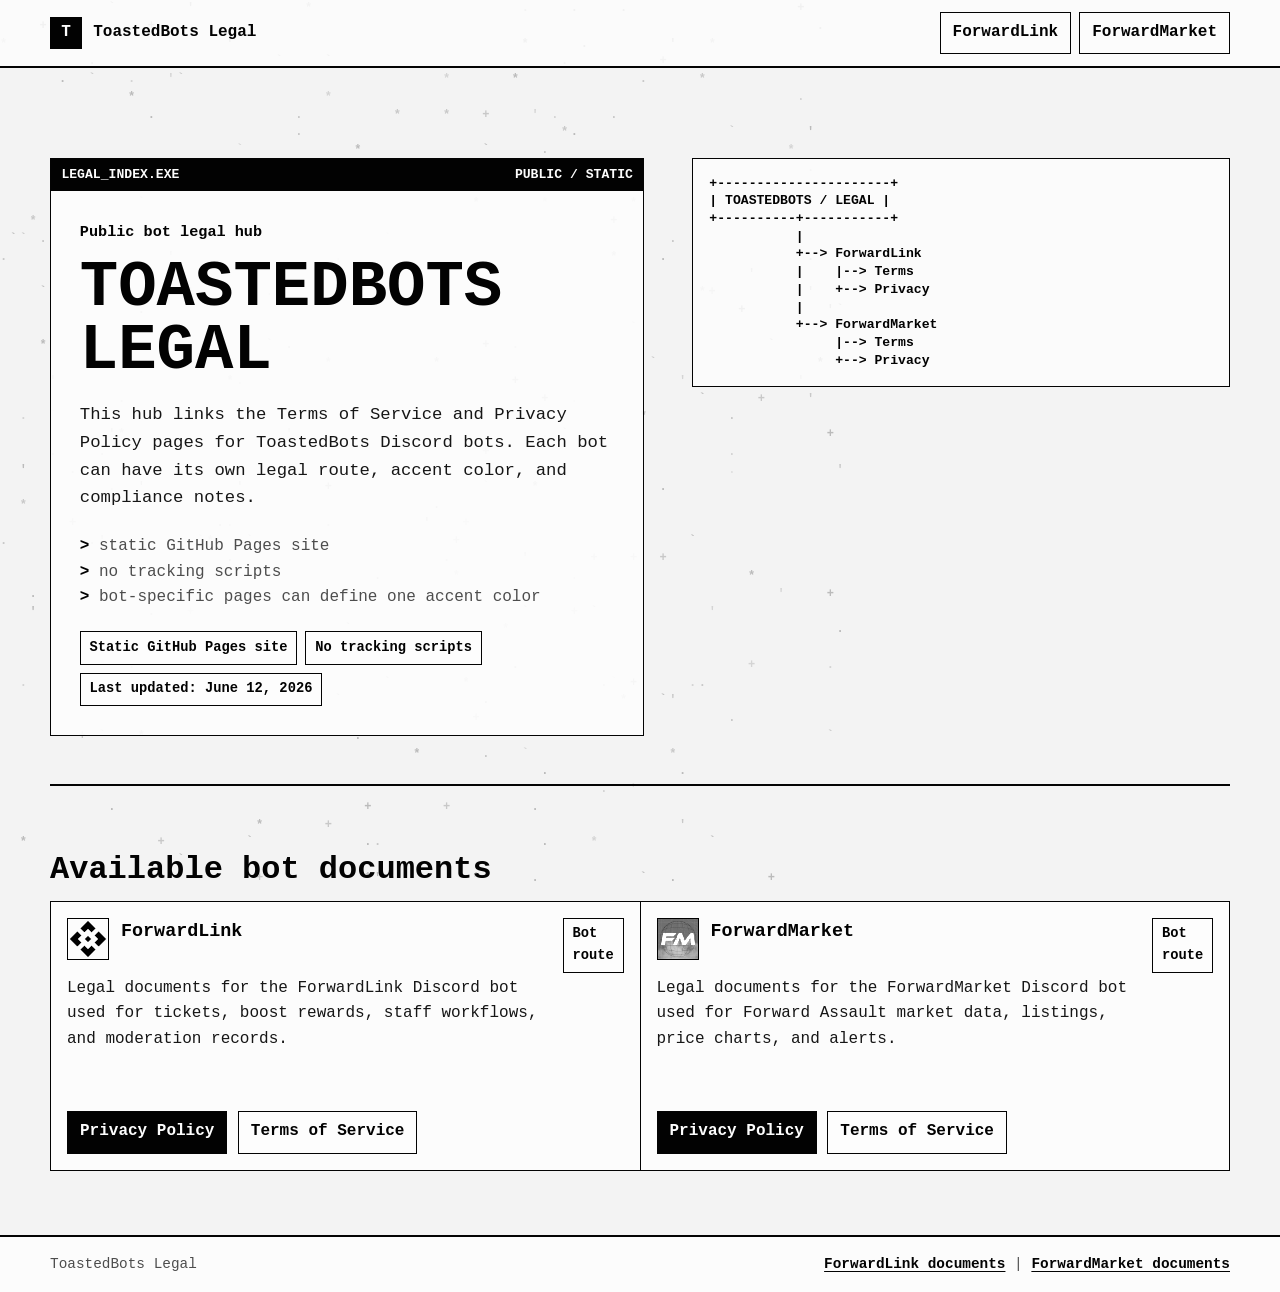
==== commit eb19bd83: "Add ForwardMarket legal pages" ====
--- a/index.html
+++ b/index.html
@@ -15,6 +15,7 @@
       <a class="brand-link" href="./" aria-current="page"><span class="brand-mark" aria-hidden="true">T</span><span>ToastedBots Legal</span></a>
       <div class="nav-links">
         <a href="./ForwardLink/">ForwardLink</a>
+        <a href="./ForwardMarket/">ForwardMarket</a>
       </div>
     </nav>
   </header>
@@ -47,6 +48,10 @@
 +----------+-----------+
            |
            +--> ForwardLink
+           |    |--> Terms
+           |    +--> Privacy
+           |
+           +--> ForwardMarket
                 |--> Terms
                 +--> Privacy</pre>
       </div>
@@ -71,6 +76,22 @@
             <a class="secondary-action" href="./ForwardLink/terms/">Terms of Service</a>
           </div>
         </article>
+        <article class="bot-card">
+          <header>
+            <div>
+              <div class="bot-card-heading">
+                <img class="bot-card-logo" src="./assets/forwardmarket/FM_server_icon.png" width="42" height="42" alt="" aria-hidden="true">
+                <h2>ForwardMarket</h2>
+              </div>
+              <p>Legal documents for the ForwardMarket Discord bot used for Forward Assault market data, listings, price charts, and alerts.</p>
+            </div>
+            <span class="bot-chip">Bot route</span>
+          </header>
+          <div class="action-row" aria-label="ForwardMarket legal links">
+            <a class="primary-action" href="./ForwardMarket/privacy/">Privacy Policy</a>
+            <a class="secondary-action" href="./ForwardMarket/terms/">Terms of Service</a>
+          </div>
+        </article>
       </div>
     </section>
   </main>
@@ -78,7 +99,7 @@
   <footer class="site-footer">
     <div class="footer-inner">
       <span>ToastedBots Legal</span>
-      <span><a href="./ForwardLink/">ForwardLink documents</a></span>
+      <span><a href="./ForwardLink/">ForwardLink documents</a> | <a href="./ForwardMarket/">ForwardMarket documents</a></span>
     </div>
   </footer>
 </body>
--- a/styles.css
+++ b/styles.css
@@ -26,6 +26,12 @@
   --accent-soft: oklch(0.935 0.04 257 / 0.78);
 }
 
+.bot-forwardmarket {
+  --accent: oklch(0.62 0.17 55);
+  --accent-strong: oklch(0.42 0.14 55);
+  --accent-soft: oklch(0.94 0.05 55 / 0.78);
+}
+
 * {
   box-sizing: border-box;
 }
@@ -168,7 +174,8 @@
   font-weight: 900;
 }
 
-.bot-forwardlink .brand-mark {
+.bot-forwardlink .brand-mark,
+.bot-forwardmarket .brand-mark {
   color: var(--accent-strong);
   background: var(--surface);
   border-color: var(--accent-strong);
@@ -216,7 +223,9 @@
 }
 
 .bot-forwardlink .nav-links a[aria-current="page"],
-.bot-forwardlink .primary-action {
+.bot-forwardlink .primary-action,
+.bot-forwardmarket .nav-links a[aria-current="page"],
+.bot-forwardmarket .primary-action {
   color: white;
   background: var(--accent-strong);
   border-color: var(--accent-strong);
@@ -270,7 +279,8 @@
   font-weight: 900;
 }
 
-.bot-forwardlink .window-bar {
+.bot-forwardlink .window-bar,
+.bot-forwardmarket .window-bar {
   background: var(--accent-strong);
 }
 
@@ -385,7 +395,9 @@
 }
 
 .bot-forwardlink .pill.is-accent,
-.bot-forwardlink .bot-chip {
+.bot-forwardlink .bot-chip,
+.bot-forwardmarket .pill.is-accent,
+.bot-forwardmarket .bot-chip {
   color: var(--accent-strong);
   background: var(--accent-soft);
   border-color: var(--accent-strong);
@@ -409,7 +421,8 @@
   white-space: pre;
 }
 
-.bot-forwardlink .ascii-block {
+.bot-forwardlink .ascii-block,
+.bot-forwardmarket .ascii-block {
   color: var(--accent-strong);
   background: var(--accent-soft);
 }
